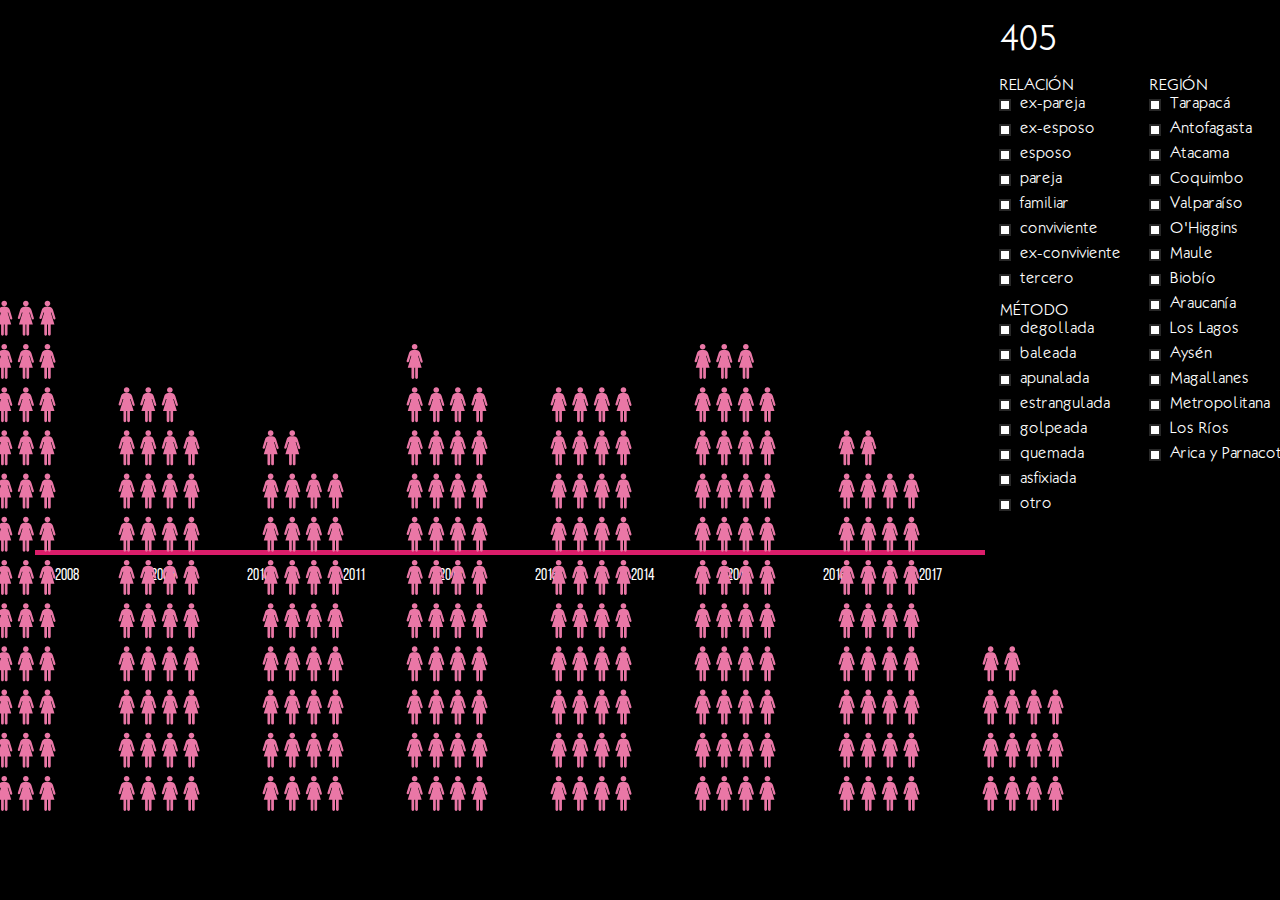
==== main.html @ 7fbef8fb "Added landing page" ====
<!DOCTYPE html>
<html>
<head>
  <meta charset="utf-8">
  <link rel="shortcut icon" type="image/x-icon" href="img/ficon.ico">
  <title>Femicidio en Chile</title>
  <link rel="stylesheet" type="text/css" href="style.css">
  <script src="js/snap.svg.js"></script>
  <script src="js/snap.svg-plugins.js"></script>
  <script src="js/jquery-3.2.1.js"></script>
  <script src="js/papaparse.js"></script>

  <style type="text/css">
    @font-face {font-family: KL; src:url(fonts/KL.ttf);}
    @font-face {font-family: bebas_regular; src:url(fonts/bebas_regular.otf);}
    @font-face {font-family: bebas_book; src:url(fonts/bebas_book.otf);}
  </style>
</head>

<body>
  <svg id="svg"></svg>
  <textarea id="database"></textarea>
  <script type="text/javascript" src="js/main.js"></script>
</body>
</html>
---- style.css ----
html, body { 
  margin:0; 
  padding:0; 
  overflow:hidden 
}

svg { 
  position:fixed; 
  top:0; 
  left:0; 
  height:100%; 
  width:100%; 
  background-color: black; 
}
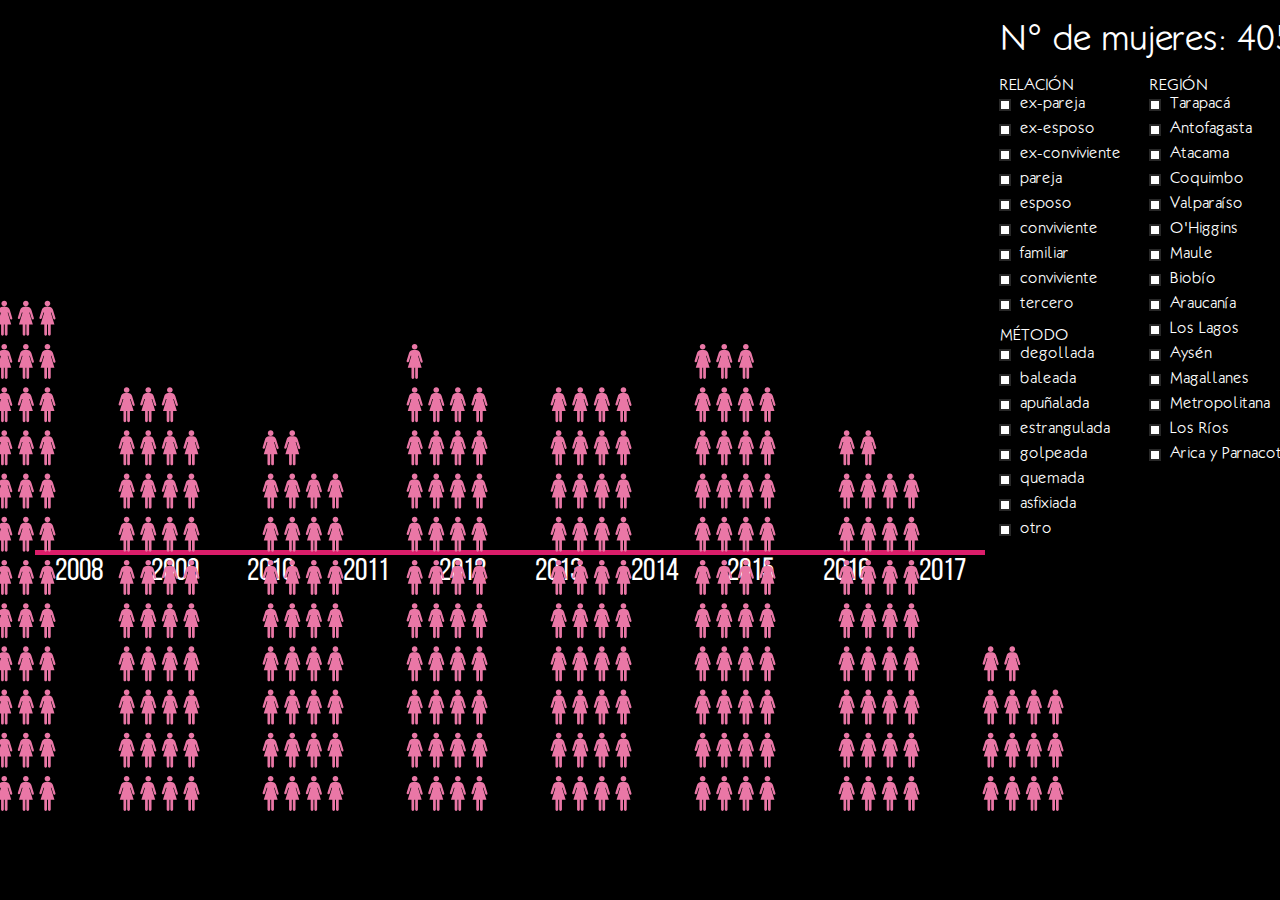
==== commit 3f0d8ff9: "Tweaking" ====
--- a/main.html
+++ b/main.html
@@ -3,7 +3,7 @@
 <head>
   <meta charset="utf-8">
   <link rel="shortcut icon" type="image/x-icon" href="img/ficon.ico">
-  <title>Femicidio en Chile</title>
+  <title>Femicidios en Chile</title>
   <link rel="stylesheet" type="text/css" href="style.css">
   <script src="js/snap.svg.js"></script>
   <script src="js/snap.svg-plugins.js"></script>
